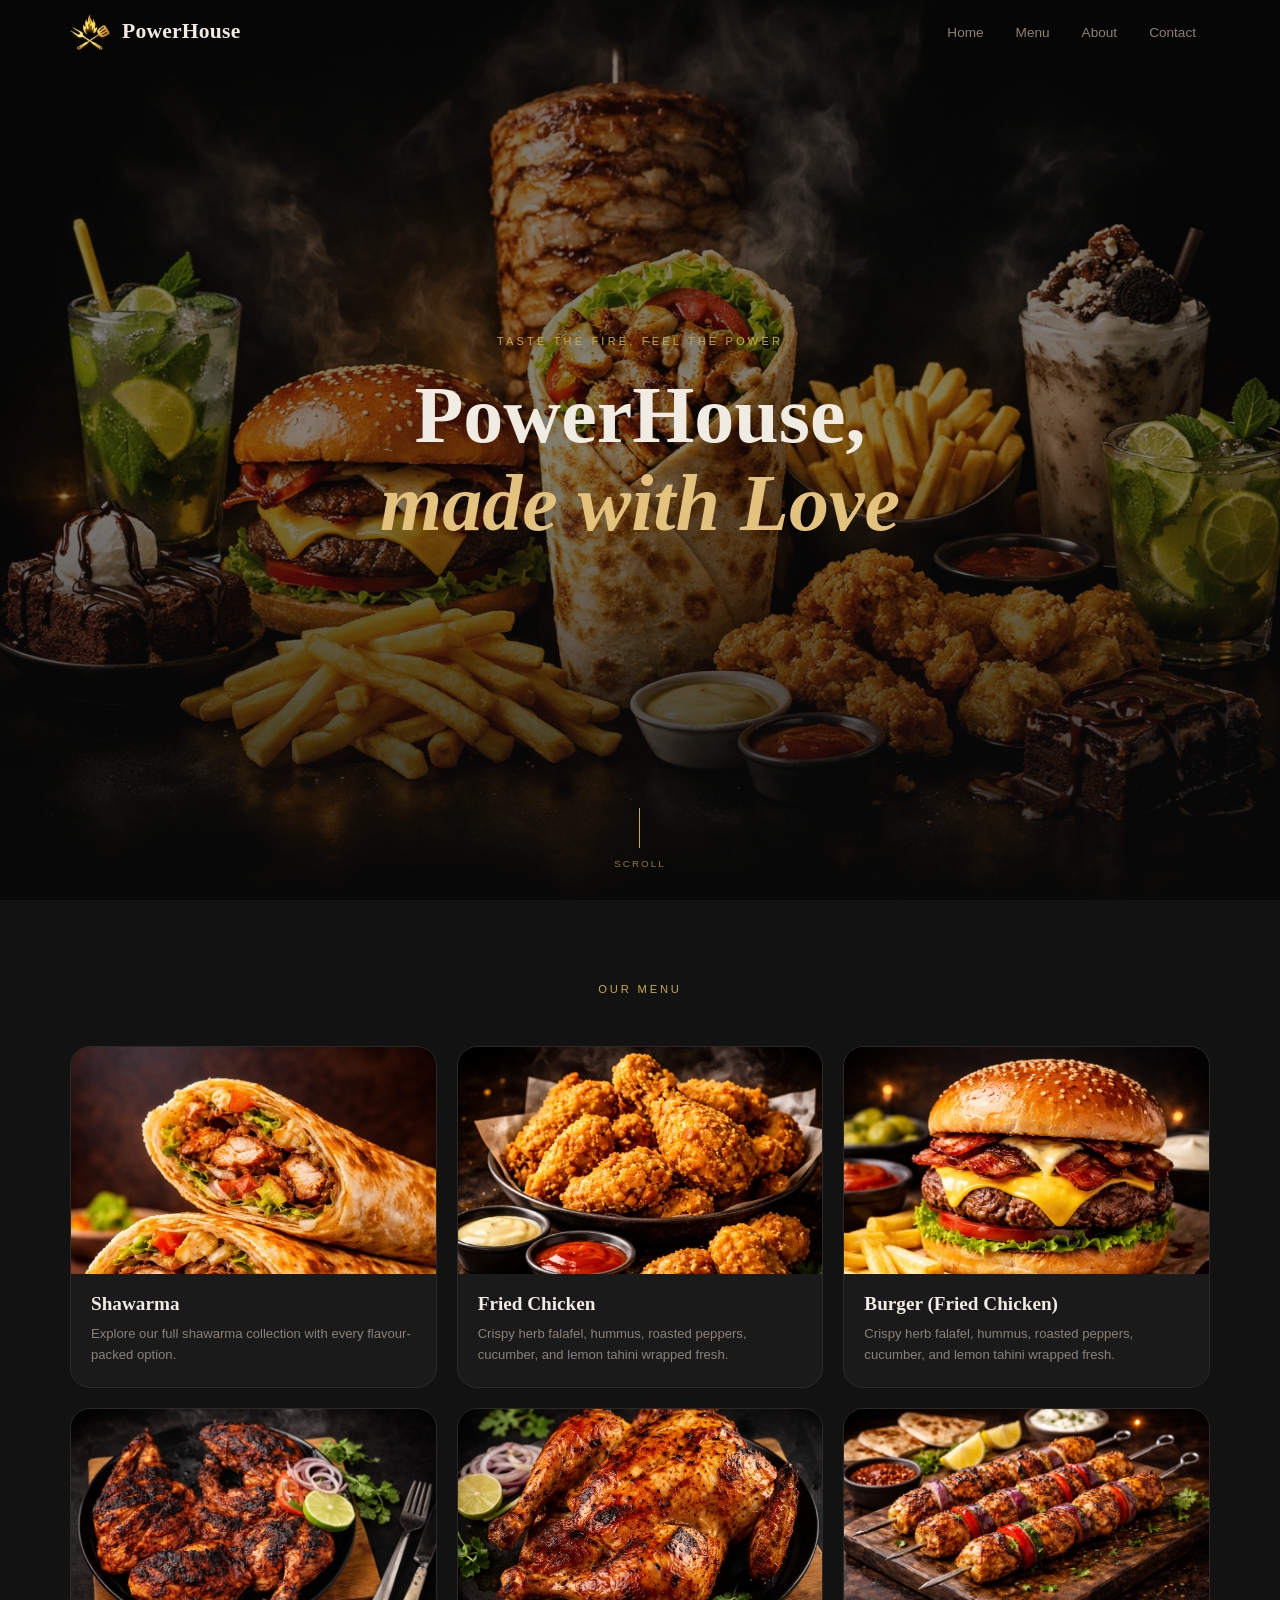
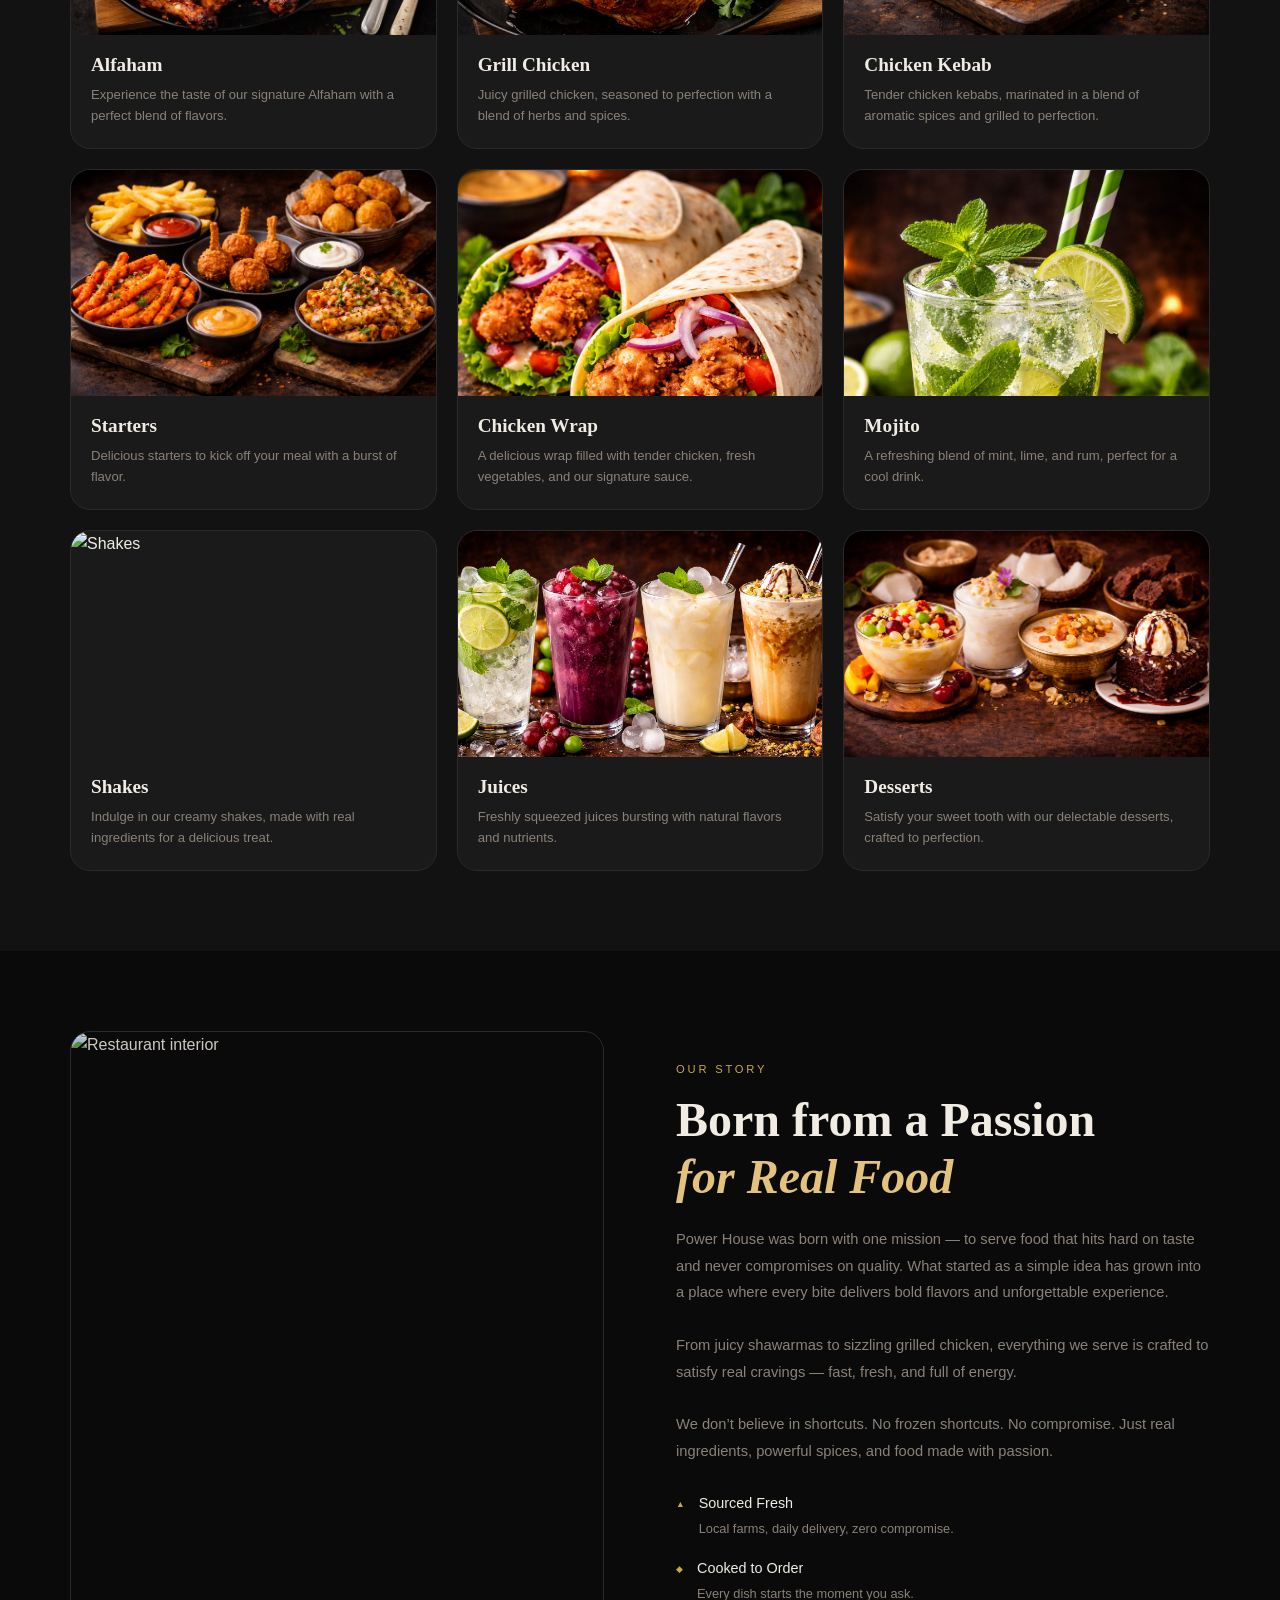
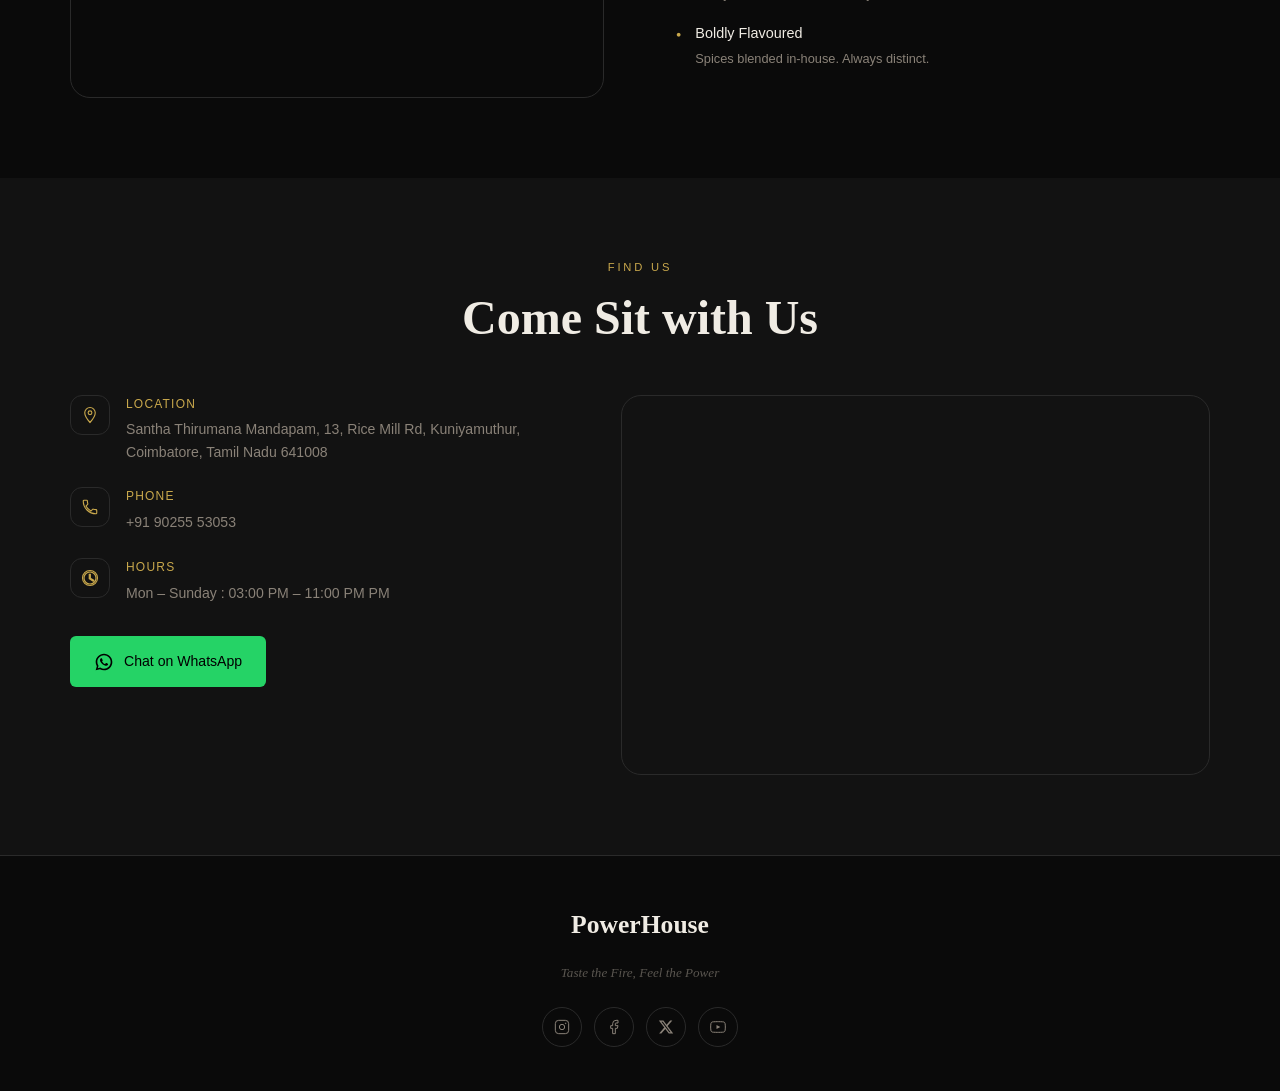
==== index.html @ 04d3555e "Menu With Temp Images" ====
<!doctype html>
<html lang="en">
  <head>
    <meta charset="UTF-8" />
    <meta name="viewport" content="width=device-width, initial-scale=1.0" />
    <link rel="icon" href="images/icon_logo.png" />
    <link rel="preconnect" href="https://fonts.googleapis.com" />
    <link rel="preconnect" href="https://fonts.gstatic.com" crossorigin />
    <link
      href="https://fonts.googleapis.com/css2?family=Lobster+Two:ital,wght@0,400;0,700;1,400;1,700&display=swap"
      rel="stylesheet"
    />
    <meta
      name="description"
      content="PowerHouse — Taste the Fire, Feel the Power"
    />
    <title>PowerHouse</title>
    <link rel="stylesheet" href="css/style.css" />
  </head>
  <body>
    <!-- ═══ HEADER / NAV ═══ -->
    <header id="header">
      <nav class="nav-container">
        <div class="logo-container">
          <img
            src="images/logo/icon_logo.png"
            alt="PowerHouse Logo"
            width="40px"
          />
          <a href="#home" class="logo" aria-label="PowerHouse Home">
            <span class="logo-main">PowerHouse</span>
          </a>
        </div>

        <ul class="nav-links" id="navLinks" role="list">
          <li><a href="#home" class="nav-link" data-section="home">Home</a></li>
          <li><a href="#menu" class="nav-link" data-section="menu">Menu</a></li>
          <li>
            <a href="#about" class="nav-link" data-section="about">About</a>
          </li>
          <li>
            <a href="#contact" class="nav-link" data-section="contact"
              >Contact</a
            >
          </li>
        </ul>
      </nav>
    </header>

    <main>
      <!-- ═══ HERO ═══ -->
      <section id="home" class="hero">
        <div class="hero-bg">
          <img
            src="images/logo/HomeBG.png"
            alt="Home"
            class="hero-img"
            loading="eager"
            decoding="async"
          />
          <div class="hero-overlay"></div>
        </div>
        <div class="hero-content">
          <p class="hero-eyebrow">Taste the Fire, Feel the Power</p>
          <h1 class="hero-headline">
            PowerHouse,<br />
            <em>made with Love</em>
          </h1>
        </div>
        <div class="hero-scroll-hint" aria-hidden="true">
          <span class="scroll-line"></span>
          <span class="scroll-text">Scroll</span>
        </div>
      </section>

      <!-- ═══ MENU ═══ -->

      <section id="menu" class="section menu-section">
        <div class="container">
          <div class="section-header">
            <p class="section-label">Our Menu</p>
          </div>

          <!-- Menu Cards -->
          <div class="menu-grid" id="menuGrid"></div>
          <!-- /menu-grid -->
        </div>
      </section>

      <!-- ═══ ABOUT ═══ -->
      <section id="about" class="section about-section">
        <div class="container about-grid">
          <div class="about-img-col">
            <div class="about-img-frame">
              <img
                src="https://images.unsplash.com/photo-1414235077428-338989a2e8c0?w=800&q=70&auto=format"
                alt="Restaurant interior"
                loading="lazy"
              />
            </div>
          </div>
          <div class="about-text-col">
            <p class="section-label">Our Story</p>
            <h2 class="section-title">
              Born from a Passion<br /><em>for Real Food</em>
            </h2>
            <p class="about-body">
              Power House was born with one mission — to serve food that hits
              hard on taste and never compromises on quality. What started as a
              simple idea has grown into a place where every bite delivers bold
              flavors and unforgettable experience. <br /><br />
              From juicy shawarmas to sizzling grilled chicken, everything we
              serve is crafted to satisfy real cravings — fast, fresh, and full
              of energy. <br /><br />
              We don’t believe in shortcuts. No frozen shortcuts. No compromise.
              Just real ingredients, powerful spices, and food made with
              passion.
            </p>
            <ul class="about-pillars" role="list">
              <li>
                <span class="pillar-icon">&#9650;</span>
                <div>
                  <strong>Sourced Fresh</strong>
                  <p>Local farms, daily delivery, zero compromise.</p>
                </div>
              </li>
              <li>
                <span class="pillar-icon">&#9670;</span>
                <div>
                  <strong>Cooked to Order</strong>
                  <p>Every dish starts the moment you ask.</p>
                </div>
              </li>
              <li>
                <span class="pillar-icon">&#9679;</span>
                <div>
                  <strong>Boldly Flavoured</strong>
                  <p>Spices blended in-house. Always distinct.</p>
                </div>
              </li>
            </ul>
          </div>
        </div>
      </section>

      <!-- ═══ CONTACT ═══ -->
      <section id="contact" class="section contact-section">
        <div class="container">
          <div class="section-header">
            <p class="section-label">Find Us</p>
            <h2 class="section-title">Come Sit with Us</h2>
          </div>

          <div class="contact-grid">
            <div class="contact-info">
              <div class="contact-item">
                <div class="contact-icon" aria-hidden="true">
                  <svg
                    viewBox="0 0 24 24"
                    fill="none"
                    stroke="currentColor"
                    stroke-width="1.5"
                  >
                    <path
                      d="M12 2C8.13 2 5 5.13 5 9c0 5.25 7 13 7 13s7-7.75 7-13c0-3.87-3.13-7-7-7zm0 9.5c-1.38 0-2.5-1.12-2.5-2.5s1.12-2.5 2.5-2.5 2.5 1.12 2.5 2.5-1.12 2.5-2.5 2.5z"
                    />
                  </svg>
                </div>
                <div>
                  <strong>Location</strong>
                  <p>
                    Santha Thirumana Mandapam, 13, Rice Mill Rd, Kuniyamuthur,
                    Coimbatore, Tamil Nadu 641008
                  </p>
                </div>
              </div>

              <div class="contact-item">
                <div class="contact-icon" aria-hidden="true">
                  <svg
                    viewBox="0 0 24 24"
                    fill="none"
                    stroke="currentColor"
                    stroke-width="1.5"
                  >
                    <path
                      d="M6.62 10.79c1.44 2.83 3.76 5.14 6.59 6.59l2.2-2.2c.27-.27.67-.36 1.02-.24 1.12.37 2.33.57 3.57.57.55 0 1 .45 1 1V20c0 .55-.45 1-1 1-9.39 0-17-7.61-17-17 0-.55.45-1 1-1h3.5c.55 0 1 .45 1 1 0 1.25.2 2.45.57 3.57.11.35.03.74-.25 1.02l-2.2 2.2z"
                    />
                  </svg>
                </div>
                <div>
                  <strong>Phone</strong>
                  <p><a href="tel:+919025553053">+91 90255 53053</a></p>
                </div>
              </div>

              <div class="contact-item">
                <div class="contact-icon" aria-hidden="true">
                  <svg
                    viewBox="0 0 24 24"
                    fill="none"
                    stroke="currentColor"
                    stroke-width="1.5"
                  >
                    <path
                      d="M12 2C6.48 2 2 6.48 2 12s4.48 10 10 10 10-4.48 10-10S17.52 2 12 2zm0 18c-4.41 0-8-3.59-8-8s3.59-8 8-8 8 3.59 8 8-3.59 8-8 8zm.5-13H11v6l5.25 3.15.75-1.23-4.5-2.67V7z"
                    />
                  </svg>
                </div>
                <div>
                  <strong>Hours</strong>
                  <p>Mon – Sunday : 03:00 PM – 11:00 PM PM</p>
                </div>
              </div>

              <a
                href="https://wa.me/9025553053?text=Hi%2C%20I%27d%20like%20to%20place%20an%20order!"
                target="_blank"
                rel="noopener"
                class="whatsapp-btn"
              >
                <svg viewBox="0 0 32 32" fill="currentColor" aria-hidden="true">
                  <path
                    d="M16.002 2.667C8.638 2.667 2.667 8.636 2.667 16a13.28 13.28 0 001.847 6.773L2.667 29.333l6.773-1.772A13.294 13.294 0 0016.002 29.333c7.364 0 13.331-5.97 13.331-13.333S23.366 2.667 16.002 2.667zm0 24a10.604 10.604 0 01-5.44-1.493l-.388-.232-4.026 1.053 1.073-3.92-.253-.403A10.593 10.593 0 015.334 16c0-5.882 4.786-10.667 10.668-10.667 5.882 0 10.666 4.785 10.666 10.667S21.884 26.667 16.002 26.667zm5.847-7.99c-.32-.16-1.893-.934-2.186-1.04-.294-.107-.508-.16-.72.16-.214.32-.828 1.04-.986 1.253-.16.213-.32.24-.64.08-.32-.16-1.35-.497-2.573-1.587-.95-.848-1.59-1.895-1.777-2.215-.186-.32-.02-.493.14-.652.144-.143.32-.373.48-.56.16-.186.213-.32.32-.533.107-.213.053-.4-.027-.56-.08-.16-.72-1.733-.987-2.373-.26-.624-.524-.538-.72-.548l-.613-.01c-.213 0-.56.08-.853.4-.294.32-1.12 1.094-1.12 2.667 0 1.573 1.147 3.093 1.307 3.307.16.213 2.253 3.44 5.467 4.826.763.33 1.36.527 1.823.675.766.244 1.464.21 2.016.127.615-.092 1.893-.774 2.16-1.521.267-.747.267-1.387.187-1.52-.08-.134-.294-.214-.614-.374z"
                  />
                </svg>
                Chat on WhatsApp
              </a>
            </div>

            <div class="contact-map">
              <iframe
                src="https://www.google.com/maps/embed?pb=!1m14!1m8!1m3!1d377.5536712353342!2d76.95367935627722!3d10.962420260882256!3m2!1i1024!2i768!4f13.1!3m3!1m2!1s0x3ba85b4037beaa45%3A0xdac8bcc05c5bd93!2sLAKES%20BAKERY!5e0!3m2!1sen!2sin!4v1775663013550!5m2!1sen!2sin"
                allowfullscreen
                loading="lazy"
                referrerpolicy="no-referrer-when-downgrade"
                title="PowerHouse Location"
              ></iframe>
            </div>
          </div>
        </div>
      </section>
    </main>

    <!-- ═══ FOOTER ═══ -->
    <footer class="footer">
      <div class="container footer-inner">
        <a href="#home" class="footer-logo">PowerHouse</a>
        <p class="footer-tagline">Taste the Fire, Feel the Power</p>

        <div class="social-links" role="list" aria-label="Social media">
          <!-- Instagram -->
          <a
            href="https://instagram.com/the_powerhouse._"
            class="social-link"
            aria-label="Instagram"
            role="listitem"
            target="_blank"
            rel="noopener"
          >
            <svg
              viewBox="0 0 24 24"
              fill="none"
              stroke="currentColor"
              stroke-width="1.5"
            >
              <rect x="2" y="2" width="20" height="20" rx="5" />
              <circle cx="12" cy="12" r="4" />
              <circle cx="17.5" cy="6.5" r="0.5" fill="currentColor" />
            </svg>
          </a>
          <!-- Facebook -->
          <a
            href="#"
            class="social-link"
            aria-label="Facebook"
            role="listitem"
            target="_blank"
            rel="noopener"
          >
            <svg
              viewBox="0 0 24 24"
              fill="none"
              stroke="currentColor"
              stroke-width="1.5"
            >
              <path
                d="M18 2h-3a5 5 0 00-5 5v3H7v4h3v8h4v-8h3l1-4h-4V7a1 1 0 011-1h3z"
              />
            </svg>
          </a>
          <!-- Twitter/X -->
          <a
            href="#"
            class="social-link"
            aria-label="Twitter / X"
            role="listitem"
            target="_blank"
            rel="noopener"
          >
            <svg viewBox="0 0 24 24" fill="currentColor">
              <path
                d="M18.244 2.25h3.308l-7.227 8.26 8.502 11.24H16.17l-5.214-6.817L4.99 21.75H1.68l7.73-8.835L1.254 2.25H8.08l4.713 6.231zm-1.161 17.52h1.833L7.084 4.126H5.117z"
              />
            </svg>
          </a>
          <!-- YouTube -->
          <a
            href="#"
            class="social-link"
            aria-label="YouTube"
            role="listitem"
            target="_blank"
            rel="noopener"
          >
            <svg
              viewBox="0 0 24 24"
              fill="none"
              stroke="currentColor"
              stroke-width="1.5"
            >
              <path
                d="M22.54 6.42a2.78 2.78 0 00-1.95-1.96C18.88 4 12 4 12 4s-6.88 0-8.59.46A2.78 2.78 0 001.46 6.42 29 29 0 001 12a29 29 0 00.46 5.58A2.78 2.78 0 003.41 19.6C5.12 20 12 20 12 20s6.88 0 8.59-.4a2.78 2.78 0 001.95-1.95A29 29 0 0023 12a29 29 0 00-.46-5.58z"
              />
              <polygon
                points="9.75 15.02 15.5 12 9.75 8.98 9.75 15.02"
                fill="currentColor"
                stroke="none"
              />
            </svg>
          </a>
        </div>
      </div>
    </footer>
    <script src="js/data.js"></script>
    <script src="js/script.js"></script>
  </body>
</html>
---- css/style.css ----
/* ═══════════════════════════════════════════
   PowerHouse — Premium Restaurant CSS
   Mobile-first · Dark Editorial Theme
═══════════════════════════════════════════ */

/* ── Tokens ── */
:root {
  --black:       #0a0a0a;
  --surface:     #121212;
  --surface-2:   #1a1a1a;
  --surface-3:   #222222;
  --border:      #2a2a2a;
  --border-light:#333333;

  --gold:        #c9a84c;
  --gold-light:  #e2c27d;
  --gold-dim:    rgba(201, 168, 76, 0.15);

  --text:        #f0ece4;
  --text-muted:  #8a8278;
  --text-dim:    #5a5650;

  --radius-sm:   6px;
  --radius-md:   12px;
  --radius-lg:   20px;

  --shadow-card: 0 4px 32px rgba(0,0,0,0.5);
  --shadow-deep: 0 16px 60px rgba(0,0,0,0.7);

  --nav-h:       64px;
  --font-serif:  Georgia, 'Times New Roman', Times, serif;
  --font-sans:   'Segoe UI', 'Helvetica Neue', Arial, sans-serif;

  --transition:  0.3s cubic-bezier(0.4, 0, 0.2, 1);
}

/* ── Reset ── */
*, *::before, *::after { box-sizing: border-box; margin: 0; padding: 0; }

html {
  scroll-behavior: smooth;
  font-size: 16px;
  -webkit-text-size-adjust: 100%;
}

body {
  background: var(--black);
  color: var(--text);
  font-family: var(--font-sans);
  font-weight: 300;
  line-height: 1.65;
  overflow-x: hidden;
  -webkit-font-smoothing: antialiased;
}

img { display: block; max-width: 100%; height: auto; }
a { color: inherit; text-decoration: none; -webkit-tap-highlight-color: transparent;}
ul { list-style: none; }
button { cursor: pointer; border: none; background: none; font-family: inherit; }

/* ── Container ── */
.container {
  width: 100%;
  max-width: 1180px;
  margin: 0 auto;
  padding: 0 20px;
}

/* ── Section base ── */
.section {
  padding: 80px 0;
}

/* ── Section header ── */
.section-header { text-align: center; margin-bottom: 48px; }
.section-label {
  font-family: var(--font-sans);
  font-size: 0.7rem;
  font-weight: 500;
  letter-spacing: 0.25em;
  text-transform: uppercase;
  color: var(--gold);
  display: block;
  margin-bottom: 12px;
}
.section-title {
  font-family: var(--font-serif);
  font-size: clamp(2rem, 5vw, 3rem);
  font-weight: 600;
  line-height: 1.2;
  color: var(--text);
}
.section-title em { font-style: italic; color: var(--gold-light); }


/* ══════════════════════════════════════════
   HEADER / NAV
══════════════════════════════════════════ */
#header {
  position: fixed;
  top: 0; left: 0; right: 0;
  z-index: 900;
  height: var(--nav-h);
  background: transparent;
  transition: background var(--transition), box-shadow var(--transition);
}

#header.scrolled {
  background: rgba(10, 10, 10, 0.96);
  backdrop-filter: blur(12px);
  -webkit-backdrop-filter: blur(12px);
  box-shadow: 0 1px 0 var(--border);
}

.logo-container{
  display: flex;
  align-items: center;
  justify-content: center;
  gap: 12px;
}
.nav-container {
  height: 100%;
  max-width: 1180px;
  margin: 0 auto;
  padding: 0 20px;
  display: flex;
  align-items: center;
  justify-content: space-between;
  gap: 24px;
}

/* Logo */
.logo {
  display: flex;
  flex-direction: column;
  line-height: 1;
  gap: 2px;
  flex-shrink: 0;
}
.logo-main {
  font-family: var(--font-serif);
  font-size: 1.35rem;
  font-weight: 700;
  color: var(--text);
  letter-spacing: 0.01em;
}
.logo-sub {
  font-size: 0.55rem;
  font-weight: 400;
  letter-spacing: 0.25em;
  text-transform: uppercase;
  color: var(--gold);
}
.amp { color: var(--gold); }

/* Nav Links */
.nav-links {
  display: flex;
  align-items: center;
  gap: 4px;
}
.nav-link {
  padding: 8px 14px;
  font-size: 0.85rem;
  font-weight: 400;
  color: var(--text-muted);
  border-radius: var(--radius-sm);
  transition: color var(--transition), background var(--transition);
}
.nav-link:hover, .nav-link.active {
  color: var(--text);
  background: var(--surface-3);
}
.nav-cta {
  margin-left: 8px;
  padding: 9px 20px;
  background: var(--gold);
  color: var(--black);
  font-size: 0.82rem;
  font-weight: 500;
  border-radius: var(--radius-sm);
  transition: background var(--transition), transform var(--transition);
}
.nav-cta:hover {
  background: var(--gold-light);
  transform: translateY(-1px);
}

/* Hamburger */
.hamburger {
  display: none;
  flex-direction: column;
  gap: 5px;
  padding: 8px;
  border-radius: var(--radius-sm);
  transition: background var(--transition);
}
.hamburger:hover { background: var(--surface-3); }
.hamburger span {
  display: block;
  width: 22px;
  height: 1.5px;
  background: var(--text);
  border-radius: 2px;
  transition: transform 0.35s ease, opacity 0.25s ease;
  transform-origin: center;
}
.hamburger.open span:nth-child(1) { transform: translateY(6.5px) rotate(45deg); }
.hamburger.open span:nth-child(2) { opacity: 0; transform: scaleX(0); }
.hamburger.open span:nth-child(3) { transform: translateY(-6.5px) rotate(-45deg); }

/* Overlay */
.nav-overlay {
  display: none;
  position: fixed;
  inset: 0;
  background: rgba(0,0,0,0.7);
  z-index: 850;
  backdrop-filter: blur(2px);
  opacity: 0;
  transition: opacity var(--transition);
}
.nav-overlay.show { display: block; opacity: 1; }

/* Mobile nav */
@media (max-width: 768px) {
  .hamburger { display: flex; }

  .nav-links {
    position: fixed;
    top: 0; right: 0;
    width: min(75vw, 300px);
    height: 100dvh;
    background: var(--surface);
    flex-direction: column;
    align-items: flex-start;
    padding: calc(var(--nav-h) + 24px) 24px 40px;
    gap: 4px;
    z-index: 900;
    transform: translateX(100%);
    transition: transform 0.4s cubic-bezier(0.4, 0, 0.2, 1);
    border-left: 1px solid var(--border);
    overflow-y: auto;
  }
  .nav-links.open { transform: translateX(0); }

  .nav-link {
    width: 100%;
    font-size: 1rem;
    padding: 12px 16px;
  }
  .nav-cta {
    width: 100%;
    text-align: center;
    margin-left: 0;
    margin-top: 12px;
    padding: 14px 20px;
    font-size: 0.9rem;
  }
}


/* ══════════════════════════════════════════
   HERO
══════════════════════════════════════════ */
.hero {
  position: relative;
  height: 100svh;
  min-height: 560px;
  display: flex;
  align-items: center;
  justify-content: center;
  text-align: center;
  overflow: hidden;
}

.hero-bg {
  position: absolute;
  inset: 0;
  z-index: 0;
}
.hero-img {
  width: 100%; height: 100%;
  object-fit: cover;
  object-position: center;
  transform: scale(1.05);
  animation: heroZoom 12s ease-out forwards;
}
@keyframes heroZoom {
  to { transform: scale(1); }
}

.hero-overlay {
  position: absolute;
  inset: 0;
  background: linear-gradient(
    to bottom,
    rgba(10,10,10,0.55) 0%,
    rgba(10,10,10,0.5) 50%,
    rgba(10,10,10,0.85) 100%
  );
}

.hero-content {
  position: relative;
  z-index: 1;
  padding: 0 24px;
  max-width: 680px;
  animation: heroFade 1.2s ease-out both;
  animation-delay: 0.3s;
}
@keyframes heroFade {
  from { opacity: 0; transform: translateY(28px); }
  to   { opacity: 1; transform: translateY(0); }
}

.hero-eyebrow {
  font-size: 0.68rem;
  font-weight: 400;
  letter-spacing: 0.3em;
  text-transform: uppercase;
  color: var(--gold);
  margin-bottom: 20px;
}

.hero-headline {
  font-family: var(--font-serif);
  font-size: clamp(2.6rem, 8vw, 5rem);
  font-weight: 600;
  line-height: 1.1;
  color: var(--text);
  margin-bottom: 20px;
}
.hero-headline em {
  font-style: italic;
  color: var(--gold-light);
}

.hero-sub {
  font-size: clamp(0.9rem, 2.5vw, 1.05rem);
  color: rgba(240, 236, 228, 0.7);
  margin-bottom: 36px;
  line-height: 1.7;
}
.br-desktop { display: none; }
@media (min-width: 640px) { .br-desktop { display: inline; } }

/* Primary button */
.btn-primary {
  display: inline-flex;
  align-items: center;
  gap: 10px;
  background: var(--gold);
  color: var(--black);
  font-family: var(--font-sans);
  font-size: 0.85rem;
  font-weight: 500;
  letter-spacing: 0.06em;
  text-transform: uppercase;
  padding: 16px 36px;
  border-radius: var(--radius-sm);
  transition: background var(--transition), transform var(--transition), box-shadow var(--transition);
}
.btn-primary:hover {
  background: var(--gold-light);
  transform: translateY(-2px);
  box-shadow: 0 8px 24px rgba(201,168,76,0.3);
}
.btn-primary:active { transform: translateY(0); }

.hero-item-card {
  display: inline-flex;
  align-items: center;
  gap: 16px;
  margin: 0 auto 0;
  padding: 18px 22px;
  max-width: 420px;
  background: rgba(255,255,255,0.08);
  border: 1px solid rgba(255,255,255,0.12);
  border-radius: var(--radius-lg);
  color: var(--text);
  transition: background var(--transition), transform var(--transition), border-color var(--transition);
}
.hero-item-card:hover {
  background: rgba(255,255,255,0.12);
  transform: translateY(-2px);
}
.hero-item-card-img {
  width: 72px;
  height: 72px;
  border-radius: 18px;
  overflow: hidden;
  flex-shrink: 0;
}
.hero-item-card-img img {
  width: 100%;
  height: 100%;
  object-fit: cover;
}
.hero-item-card-body strong {
  display: block;
  font-size: 1rem;
  margin-bottom: 6px;
}
.hero-item-card-body p {
  font-size: 0.9rem;
  color: rgba(240,236,228,0.75);
  line-height: 1.5;
}

/* Scroll hint */
.hero-scroll-hint {
  position: absolute;
  bottom: 28px;
  transform: translateX(-50%);
  display: flex;
  flex-direction: column;
  align-items: center;
  gap: 8px;
  z-index: 1;
  animation: heroFade 1s ease-out both;
  animation-delay: 1.5s;
}
.scroll-line {
  width: 1px;
  height: 40px;
  background: var(--gold);
  animation: scrollPulse 2.5s ease-in-out infinite;
}
@keyframes scrollPulse {
  0%, 100% { opacity: 0.3; transform: scaleY(1); }
  50%       { opacity: 1;   transform: scaleY(1.2); }
}
.scroll-text {
  font-size: 0.62rem;
  letter-spacing: 0.2em;
  text-transform: uppercase;
  color: var(--gold);
  opacity: 0.7;
}


/* ══════════════════════════════════════════
   MENU SECTION
══════════════════════════════════════════ */
.menu-section { background: var(--surface); }

/* Filter tabs */
.filter-tabs {
  display: flex;
  justify-content: center;
  gap: 8px;
  flex-wrap: wrap;
  margin-bottom: 48px;
}
.filter-btn {
  padding: 9px 22px;
  font-family: var(--font-sans);
  font-size: 0.82rem;
  font-weight: 400;
  letter-spacing: 0.04em;
  color: var(--text-muted);
  border: 1px solid var(--border);
  border-radius: 999px;
  background: transparent;
  transition: all var(--transition);
}
.filter-btn:hover {
  color: var(--text);
  border-color: var(--border-light);
  background: var(--surface-2);
}
.filter-btn.active {
  background: var(--gold);
  color: var(--black);
  border-color: var(--gold);
  font-weight: 500;
}

/* Menu grid */
.menu-grid {
  display: grid;
  grid-template-columns: 1fr;
  gap: 20px;
  scroll-behavior: smooth;
}
@media (min-width: 560px) {
  .menu-grid { grid-template-columns: repeat(2, 1fr); }
  
}
@media (min-width: 900px) {
  .menu-grid { grid-template-columns: repeat(3, 1fr); }
}

/* Menu card */
.menu-card {
  background: var(--surface-2);
  border: 1px solid var(--border);
  border-radius: var(--radius-lg);
  overflow: hidden;
  transition: transform var(--transition), box-shadow var(--transition), border-color var(--transition);
  position: relative;
  display: flex;
  flex-direction: column;
}
@media (max-width: 559px) {
  .menu-card {
    transform: scale(1);
    opacity: 0.8;
    transition: transform 0.3s ease, opacity 0.3s ease;
  }

  .menu-card.active {
    transform: scale(1.05);
    opacity: 1;
    z-index: 2;
  }
}
.menu-card:hover {
  transform: translateY(-6px);
  box-shadow: var(--shadow-card);
  border-color: var(--border-light);
}
.menu-card.hidden {
  display: none;
}

/* Card image */
.card-img-wrap {
  position: relative;
  width: 100%;
  padding-top: 62%;
  overflow: hidden;
}
.card-img-wrap img {
  position: absolute;
  inset: 0;
  width: 100%; height: 100%;
  object-fit: cover;
  transition: transform 0.5s ease;
}
.menu-card:hover .card-img-wrap img {
  transform: scale(1.06);
}

/* Card badge */
.card-badge {
  position: absolute;
  top: 12px;
  left: 12px;
  background: var(--gold);
  color: var(--black);
  font-size: 0.63rem;
  font-weight: 500;
  letter-spacing: 0.08em;
  text-transform: uppercase;
  padding: 4px 10px;
  border-radius: 999px;
  z-index: 1;
}

.menu-card-link {
  color: inherit;
}

.menu-card-link:hover {
  text-decoration: none;
}

/* Card body */
.card-body {
  padding: 18px 20px 22px;
  display: flex;
  flex-direction: column;
  gap: 8px;
  flex: 1;
}
.card-top {
  display: flex;
  justify-content: space-between;
  align-items: flex-start;
  gap: 8px;
}
.card-name {
  font-family: var(--font-serif);
  font-size: 1.2rem;
  font-weight: 600;
  color: var(--text);
  line-height: 1.2;
}
.card-price {
  font-family:'Gill Sans', 'Gill Sans MT', Calibri, 'Trebuchet MS', sans-serif;
  font-size: 1.15rem;
  font-weight: 600;
  color: var(--gold);
  white-space: nowrap;
  flex-shrink: 0;
}
.card-desc {
  font-size: 0.82rem;
  color: var(--text-muted);
  line-height: 1.6;
}

/* No results state */
.menu-empty {
  grid-column: 1 / -1;
  text-align: center;
  padding: 60px 20px;
  color: var(--text-dim);
  font-size: 0.9rem;
  display: none;
}
.menu-empty.show { display: block; }


/* ══════════════════════════════════════════
   ABOUT SECTION
══════════════════════════════════════════ */
.about-section { background: var(--black); }

.about-grid {
  display: grid;
  grid-template-columns: 1fr;
  gap: 48px;
  align-items: center;
}
@media (min-width: 860px) {
  .about-grid {
    grid-template-columns: 1fr 1fr;
    gap: 72px;
  }
}

/* Image col */
.about-img-col {
  position: relative;
}
.about-img-frame {
  border-radius: var(--radius-lg);
  overflow: hidden;
  aspect-ratio: 4/5;
  border: 1px solid var(--border);
}
.about-img-frame img {
  width: 100%; height: 100%;
  object-fit: cover;
  filter: brightness(0.85);
  transition: filter 0.4s ease;
}
.about-img-col:hover .about-img-frame img {
  filter: brightness(1);
}

/* Floating tag */
.about-tag {
  position: absolute;
  bottom: -18px;
  right: 20px;
  background: var(--gold);
  color: var(--black);
  border-radius: var(--radius-md);
  padding: 14px 20px;
  display: flex;
  flex-direction: column;
  align-items: center;
  line-height: 1;
  box-shadow: var(--shadow-deep);
}
.tag-num {
  font-family: var(--font-serif);
  font-size: 2rem;
  font-weight: 700;
  line-height: 1;
}
.tag-label {
  font-size: 0.65rem;
  font-weight: 500;
  letter-spacing: 0.1em;
  text-transform: uppercase;
  margin-top: 4px;
  opacity: 0.8;
}

/* Text col */
.about-text-col .section-label { text-align: left; }
.about-text-col .section-title {
  text-align: left;
  margin-bottom: 20px;
}
.about-body {
  font-size: 0.92rem;
  color: var(--text-muted);
  line-height: 1.8;
  margin-bottom: 14px;
}

/* Pillars */
.about-pillars {
  margin-top: 28px;
  display: flex;
  flex-direction: column;
  gap: 18px;
}
.about-pillars li {
  display: flex;
  align-items: flex-start;
  gap: 14px;
}
.pillar-icon {
  font-size: 0.55rem;
  color: var(--gold);
  margin-top: 5px;
  flex-shrink: 0;
}
.about-pillars li strong {
  display: block;
  font-size: 0.9rem;
  font-weight: 500;
  color: var(--text);
  margin-bottom: 2px;
}
.about-pillars li p {
  font-size: 0.8rem;
  color: var(--text-muted);
}


/* ══════════════════════════════════════════
   CONTACT SECTION
══════════════════════════════════════════ */
.contact-section { background: var(--surface); }

.contact-grid {
  display: grid;
  grid-template-columns: 1fr;
  gap: 36px;
}
@media (min-width: 860px) {
  .contact-grid { grid-template-columns: 1fr 1.2fr; gap: 60px; }
}

/* Contact items */
.contact-info {
  display: flex;
  flex-direction: column;
  gap: 24px;
}
.contact-item {
  display: flex;
  align-items: flex-start;
  gap: 16px;
}
.contact-icon {
  flex-shrink: 0;
  width: 40px; height: 40px;
  border: 1px solid var(--border);
  border-radius: var(--radius-md);
  display: flex;
  align-items: center;
  justify-content: center;
  color: var(--gold);
}
.contact-icon svg { width: 18px; height: 18px; }
.contact-item strong {
  display: block;
  font-size: 0.75rem;
  font-weight: 500;
  letter-spacing: 0.1em;
  text-transform: uppercase;
  color: var(--gold);
  margin-bottom: 4px;
}
.contact-item p, .contact-item a {
  font-size: 0.88rem;
  color: var(--text-muted);
  line-height: 1.6;
}
.contact-item a:hover { color: var(--text); }

/* WhatsApp button */
.whatsapp-btn {
  display: inline-flex;
  align-items: center;
  gap: 10px;
  margin-top: 8px;
  padding: 14px 24px;
  background: #25D366;
  color: #000;
  border-radius: var(--radius-sm);
  font-size: 0.88rem;
  font-weight: 500;
  width: fit-content;
  transition: background var(--transition), transform var(--transition);
}
.whatsapp-btn svg { width: 20px; height: 20px; flex-shrink: 0; }
.whatsapp-btn:hover { background: #1ebe5d; transform: translateY(-2px); }

/* Map */
.contact-map {
  border-radius: var(--radius-lg);
  overflow: hidden;
  border: 1px solid var(--border);
  height: 380px;
}
.contact-map iframe {
  width: 100%; height: 100%;
  border: none;
  filter: invert(90%) hue-rotate(180deg) brightness(0.85) saturate(0.8);
}


/* ══════════════════════════════════════════
   FOOTER
══════════════════════════════════════════ */
.footer {
  background: var(--black);
  border-top: 1px solid var(--border);
  padding: 48px 0 36px;
}

.footer-inner {
  display: flex;
  flex-direction: column;
  align-items: center;
  gap: 16px;
  text-align: center;
}

.footer-logo {
  font-family: var(--font-serif);
  font-size: 1.6rem;
  font-weight: 700;
  color: var(--text);
}
.footer-tagline {
  font-size: 0.82rem;
  color: var(--text-dim);
  font-style: italic;
  font-family: var(--font-serif);
}

.social-links {
  display: flex;
  gap: 12px;
  margin: 8px 0;
}
.social-link {
  width: 40px; height: 40px;
  border: 1px solid var(--border);
  border-radius: 50%;
  display: flex;
  align-items: center;
  justify-content: center;
  color: var(--text-muted);
  transition: all var(--transition);
}
.social-link svg { width: 16px; height: 16px; }
.social-link:hover {
  border-color: var(--gold);
  color: var(--gold);
  transform: translateY(-3px);
}

.footer-copy {
  font-size: 0.75rem;
  color: var(--text-dim);
  letter-spacing: 0.03em;
}


/* ══════════════════════════════════════════
   SCROLL REVEAL ANIMATION
══════════════════════════════════════════ */
.reveal {
  opacity: 0;
  transform: translateY(30px);
  transition: opacity 0.7s ease, transform 0.7s ease;
}
.reveal.visible {
  opacity: 1;
  transform: translateY(0);
}
.reveal-delay-1 { transition-delay: 0.1s; }
.reveal-delay-2 { transition-delay: 0.2s; }
.reveal-delay-3 { transition-delay: 0.3s; }


/* ══════════════════════════════════════════
   UTILITIES
══════════════════════════════════════════ */
:focus-visible {
  outline: 2px solid var(--gold);
  outline-offset: 3px;
  border-radius: var(--radius-sm);
}

@media (prefers-reduced-motion: reduce) {
  *, *::before, *::after {
    animation-duration: 0.01ms !important;
    transition-duration: 0.01ms !important;
  }
}

/* Selection */
::selection {
  background: var(--gold-dim);
  color: var(--gold-light);
}

/* Scrollbar */
::-webkit-scrollbar { width: 6px; }
::-webkit-scrollbar-track { background: var(--black); }
::-webkit-scrollbar-thumb { background: var(--border-light); border-radius: 3px; }
::-webkit-scrollbar-thumb:hover { background: var(--text-dim); }
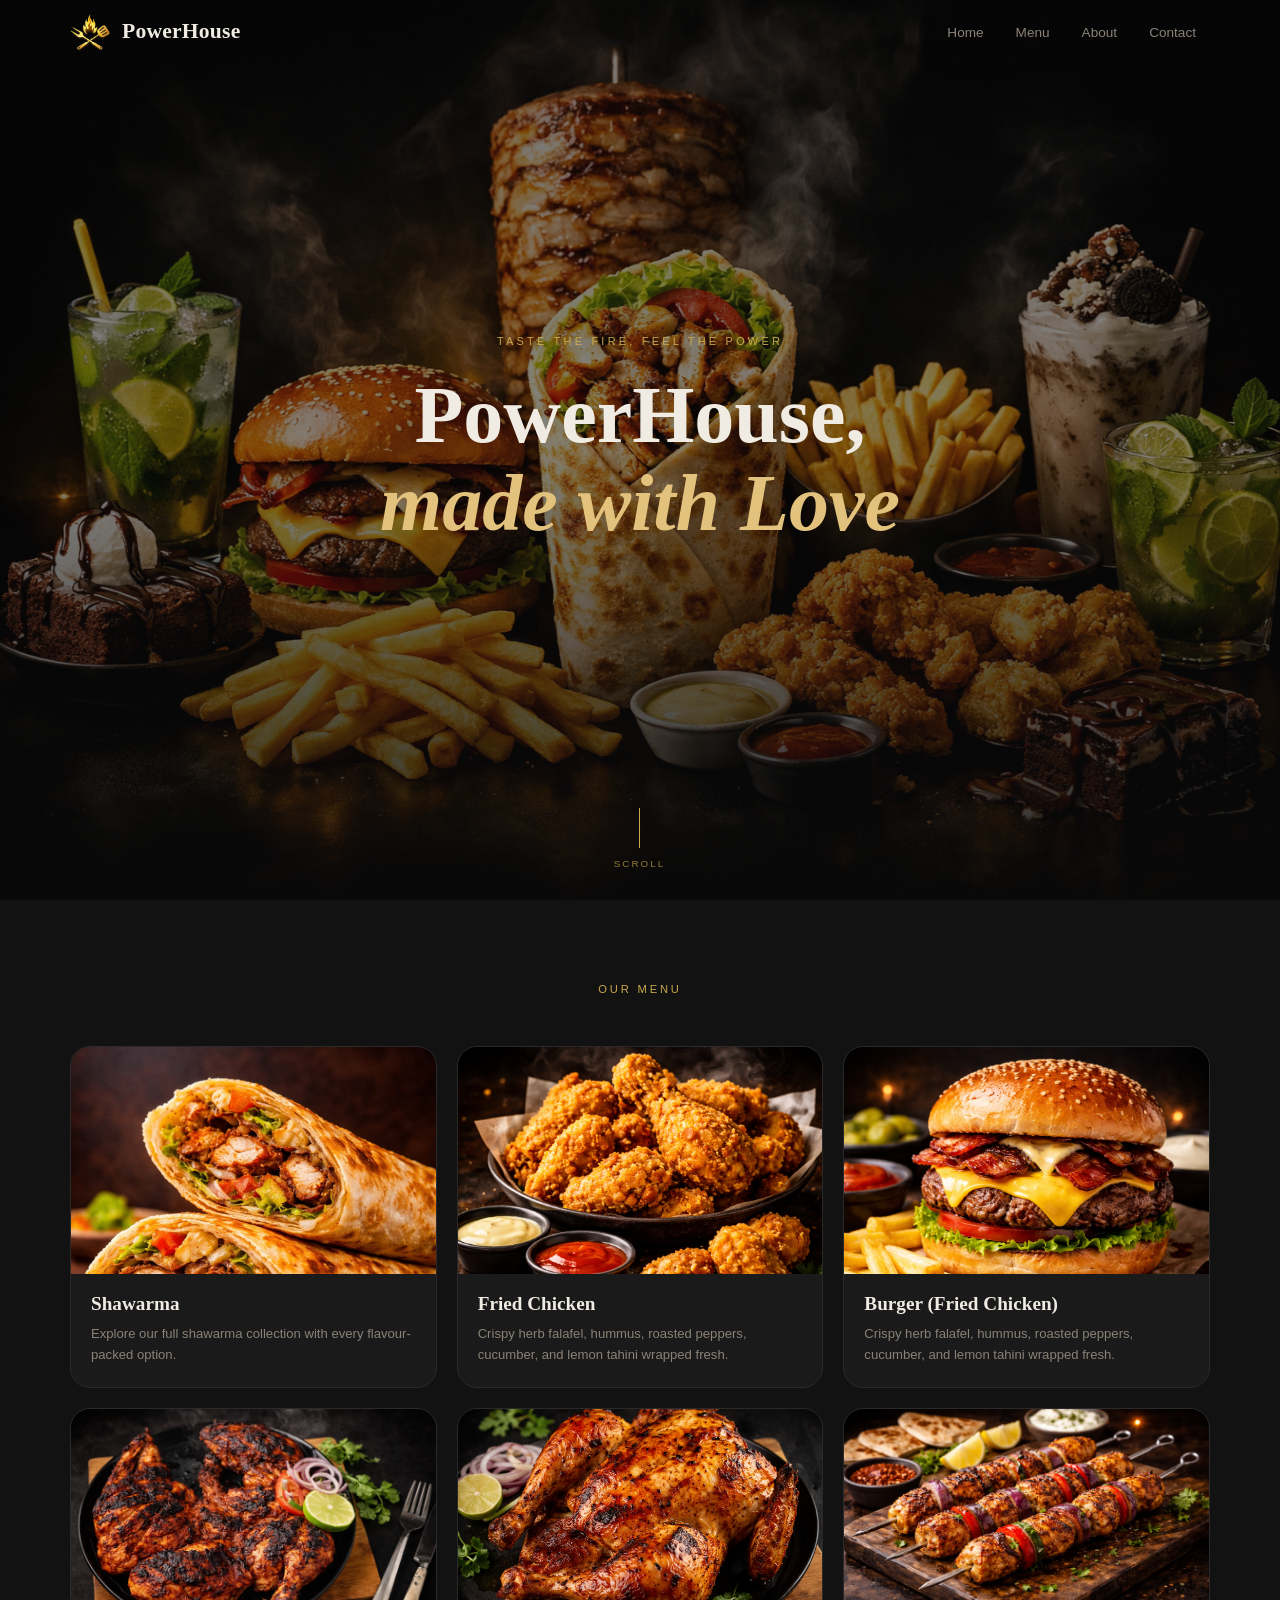
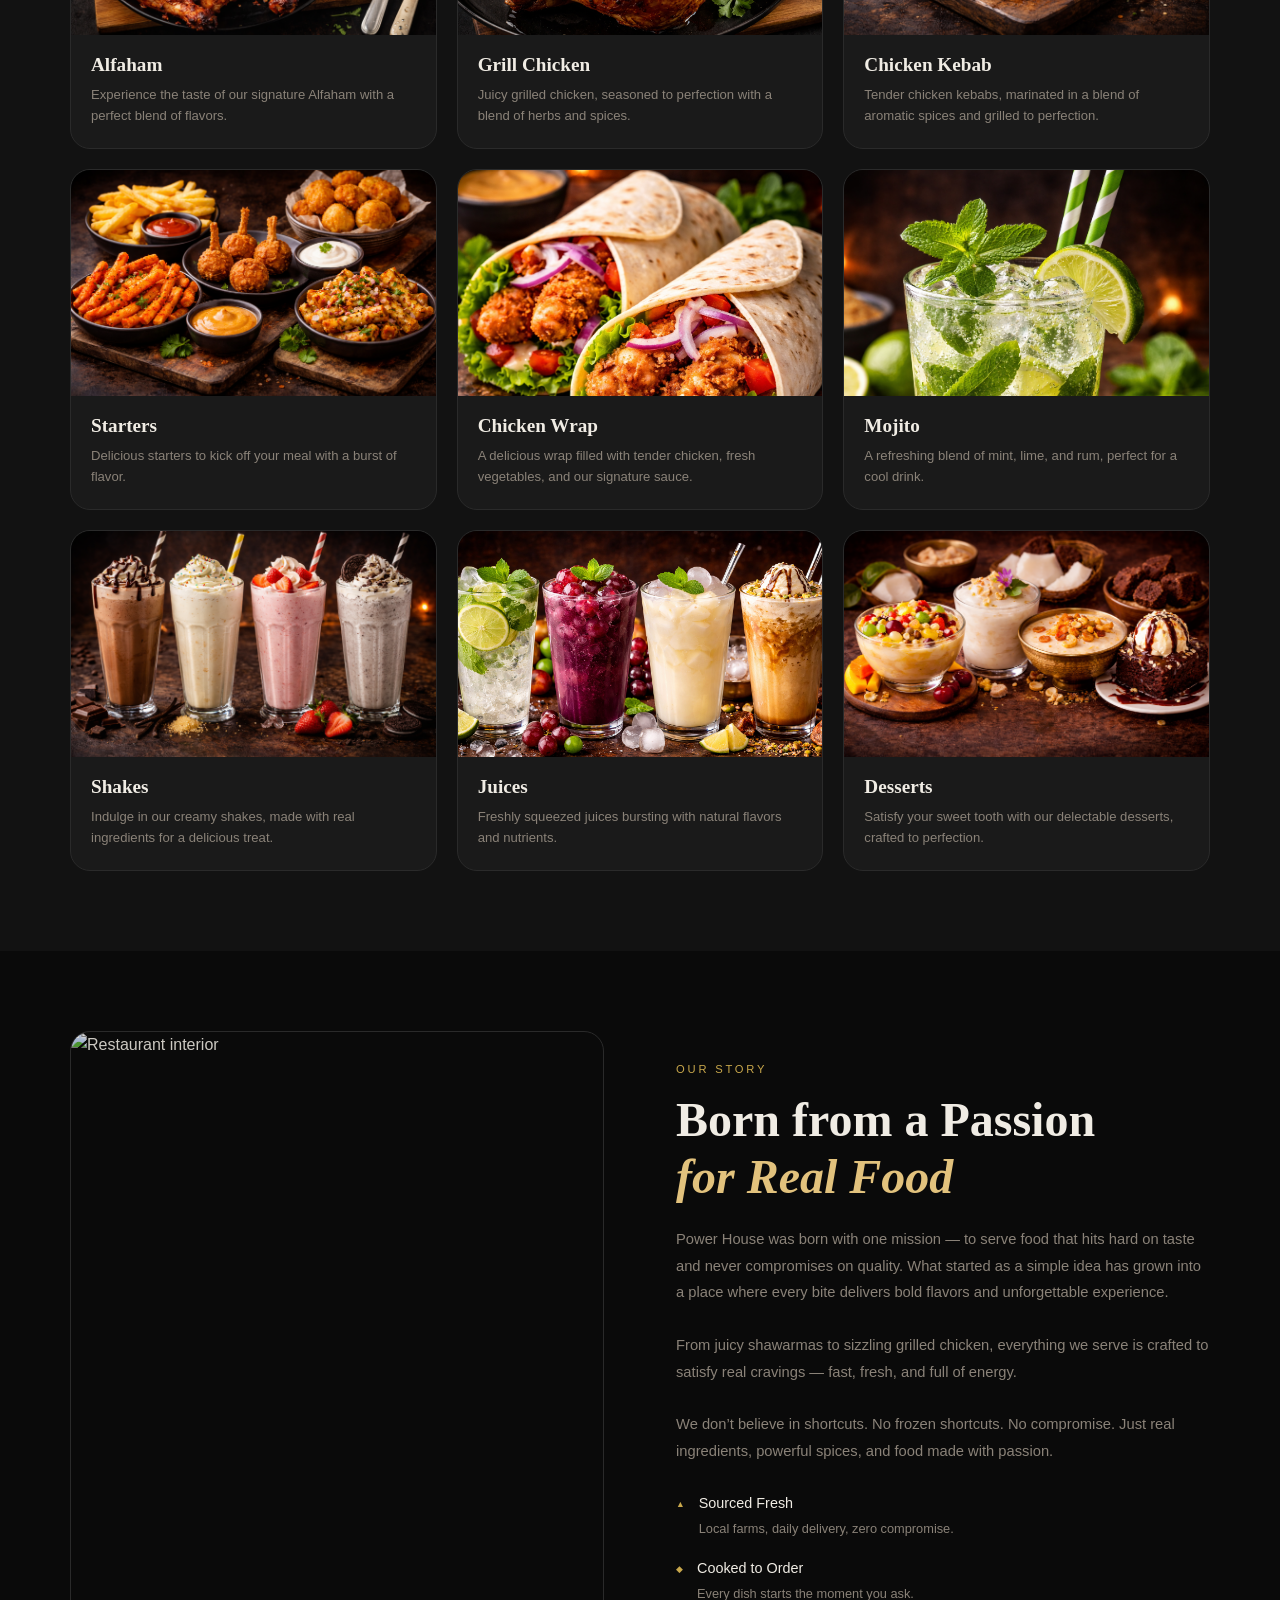
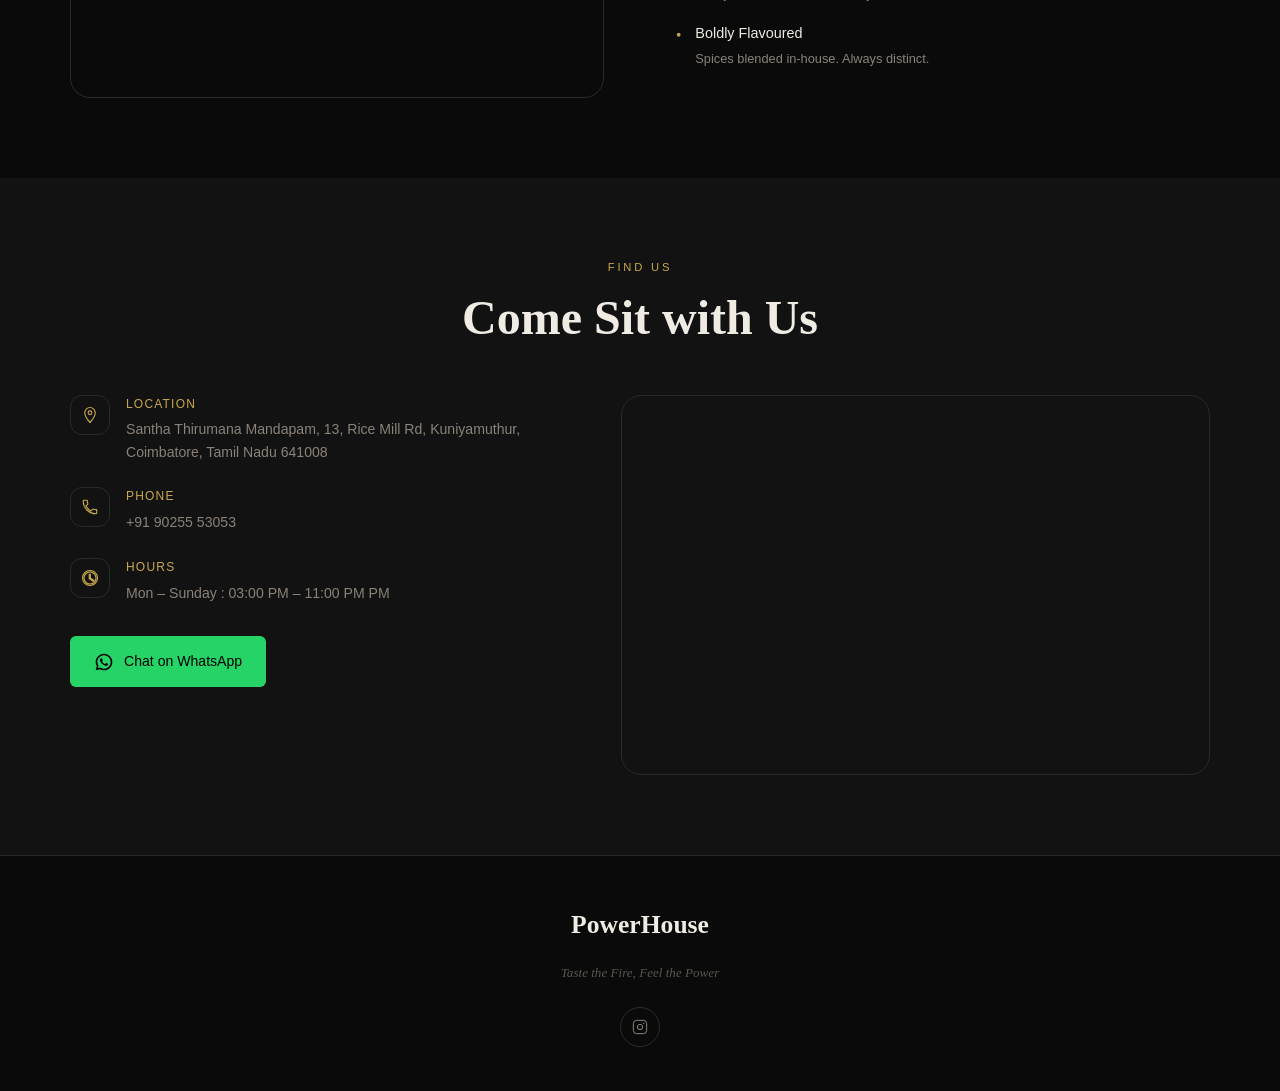
==== commit 53c1ad3d: "data change" ====
--- a/index.html
+++ b/index.html
@@ -230,7 +230,7 @@
 
             <div class="contact-map">
               <iframe
-                src="https://www.google.com/maps/embed?pb=!1m14!1m8!1m3!1d377.5536712353342!2d76.95367935627722!3d10.962420260882256!3m2!1i1024!2i768!4f13.1!3m3!1m2!1s0x3ba85b4037beaa45%3A0xdac8bcc05c5bd93!2sLAKES%20BAKERY!5e0!3m2!1sen!2sin!4v1775663013550!5m2!1sen!2sin"
+                src="https://www.google.com/maps/embed?pb=!1m18!1m12!1m3!1d244.813428780643!2d76.95385202924723!3d10.962353627269486!2m3!1f0!2f0!3f0!3m2!1i1024!2i768!4f13.1!3m3!1m2!1s0x3ba85b004fa5bccd%3A0xc2b35f9a28d67fea!2sPower%20House!5e0!3m2!1sen!2sin!4v1776708096419!5m2!1sen!2sin"
                 allowfullscreen
                 loading="lazy"
                 referrerpolicy="no-referrer-when-downgrade"
@@ -270,7 +270,7 @@
             </svg>
           </a>
           <!-- Facebook -->
-          <a
+          <!-- <a
             href="#"
             class="social-link"
             aria-label="Facebook"
@@ -288,9 +288,9 @@
                 d="M18 2h-3a5 5 0 00-5 5v3H7v4h3v8h4v-8h3l1-4h-4V7a1 1 0 011-1h3z"
               />
             </svg>
-          </a>
+          </a> -->
           <!-- Twitter/X -->
-          <a
+          <!-- <a
             href="#"
             class="social-link"
             aria-label="Twitter / X"
@@ -303,9 +303,9 @@
                 d="M18.244 2.25h3.308l-7.227 8.26 8.502 11.24H16.17l-5.214-6.817L4.99 21.75H1.68l7.73-8.835L1.254 2.25H8.08l4.713 6.231zm-1.161 17.52h1.833L7.084 4.126H5.117z"
               />
             </svg>
-          </a>
+          </a> -->
           <!-- YouTube -->
-          <a
+          <!-- <a
             href="#"
             class="social-link"
             aria-label="YouTube"
@@ -328,7 +328,7 @@
                 stroke="none"
               />
             </svg>
-          </a>
+          </a> -->
         </div>
       </div>
     </footer>
--- a/css/style.css
+++ b/css/style.css
@@ -41,6 +41,7 @@
   scroll-behavior: smooth;
   font-size: 16px;
   -webkit-text-size-adjust: 100%;
+  user-select: none;
 }
 
 body {
